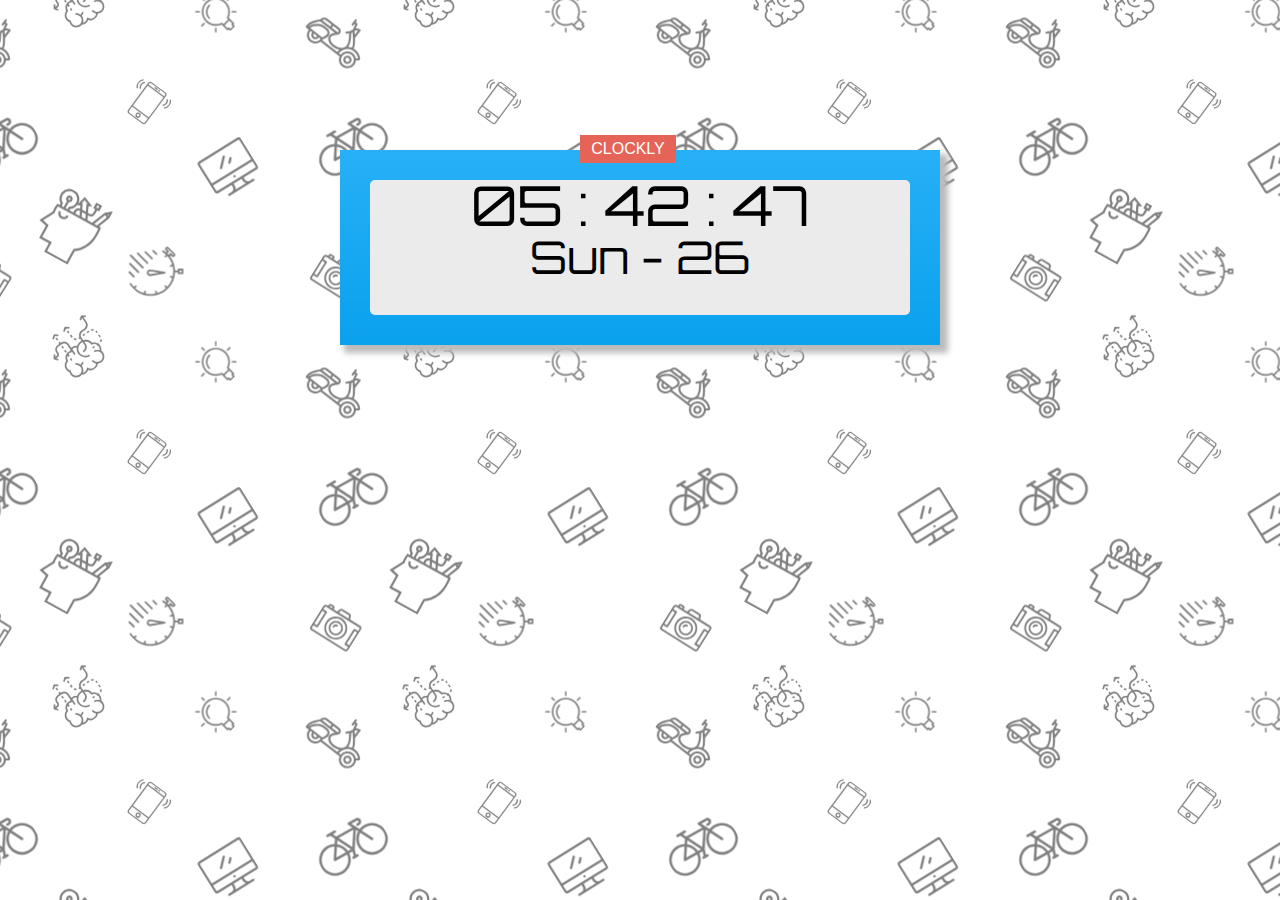
==== index.html @ 5bc0aff4 "Digital Clock for PhoneGap app" ====
<!DOCTYPE html>
<html>
<head>
    <meta charset="utf-8">
    <meta http-equiv="X-UA-Compatible" content="IE=edge">
    <title>Digital Clock</title>
    <meta name="viewport" content="width=device-width, initial-scale=1">
    <link rel="stylesheet" type="text/css" media="screen" href="style.css">
</head>
<body>
    <div class="main">
        <div class="badge">
            CLOCKLY
        </div>
        <div class="clock">
            <span id="hours"></span>
            <span id="minutes"></span>
            <span id="seconds"></span>
            <div class="days">
                <span id="day"></span>
                <span id="date"></span>
            </div>
        </div>
    </div>
    <script src="app.js"></script>
</body>
</html>
---- style.css ----
* {
 padding: 0;
 margin: 0;
 box-sizing: border-box;   
}

@font-face {
    font-family: Orbitron;
    src: url(./Orbitron-Regular.ttf);
}

body {
    background: url("./pattern.png");
}

.main {
    background: -webkit-linear-gradient(top, #27b0f6 0%, #0aa1ed 100%);
    width: 600px;
    height: 195px;
    margin: 150px auto;
    position: relative;
    padding: 30px;
    box-shadow: 6px 6px 6px 2px #bbb;
}

.main .badge {
    background: #e66357;
    color: #fff;
    font-family: sans-serif;
    padding: 5px 10px;
    text-align: center;
    width: 96px;
    position: absolute;
    left: 40%;
    top: -15px;

}

.main .clock {
    background: #ebebeb;
    text-align: center;
    font-size: 55px;
    height: 100%;
    padding-top: 5px;
    font-family: Orbitron;
    border-radius: 5px;
}

.main .clock .days {
    font-family: Orbitron;
    font-size: 45px;
}
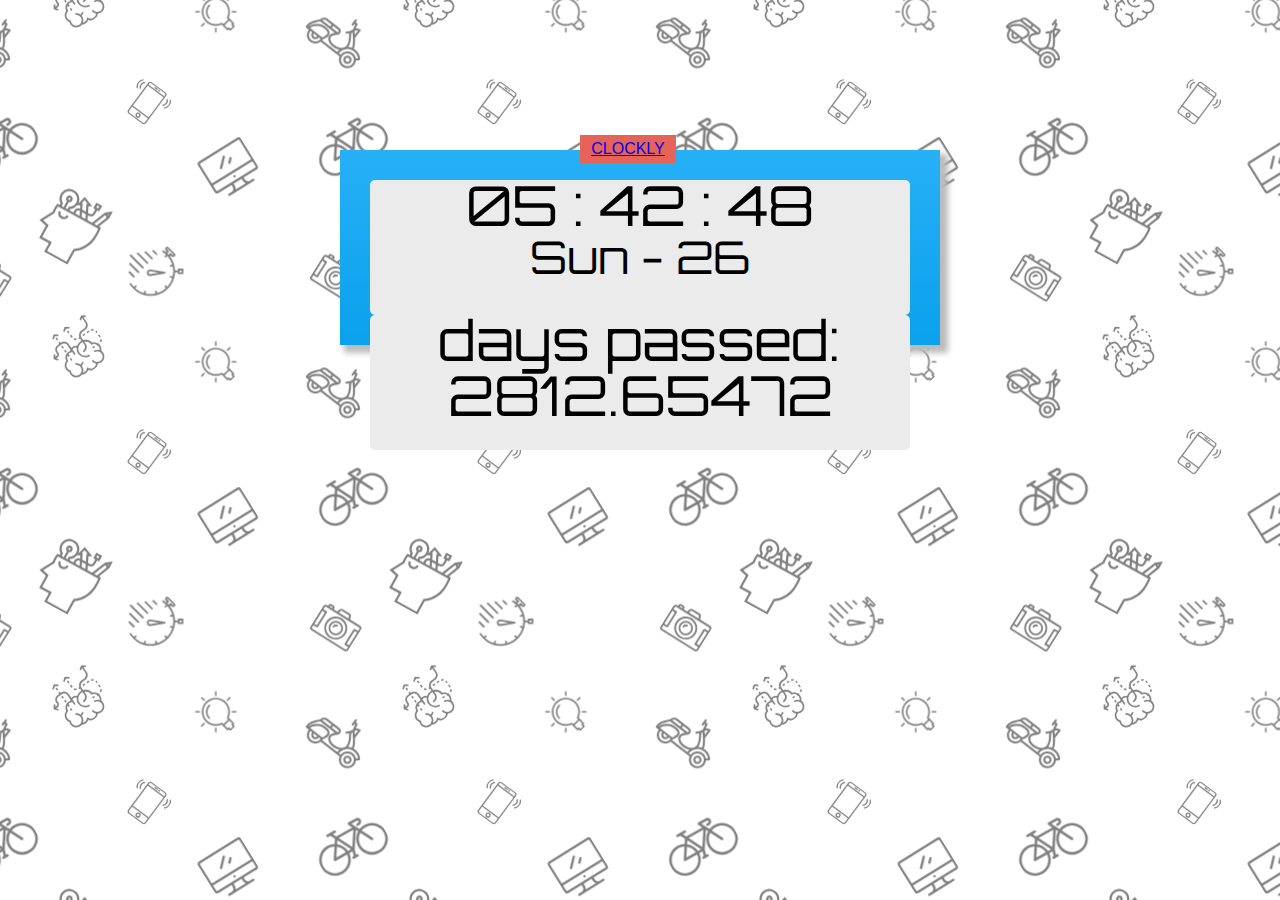
==== commit 03b56895: "digital clock v5: added stopwatch function; ocean background" ====
--- a/index.html
+++ b/index.html
@@ -3,14 +3,17 @@
 <head>
     <meta charset="utf-8">
     <meta http-equiv="X-UA-Compatible" content="IE=edge">
-    <title>Digital Clock</title>
+    <title id="title"></title>
     <meta name="viewport" content="width=device-width, initial-scale=1">
     <link rel="stylesheet" type="text/css" media="screen" href="style.css">
+    <link rel="shortcut icon" href="./icon/browser_icon.png" type="image/x-icon">
+    <script src="./jquery-3.3.1.min.js"></script>
+    <script src="app.js"></script>
 </head>
 <body>
     <div class="main">
         <div class="badge">
-            CLOCKLY
+            <a href="./stopwatch.html">CLOCKLY</a>
         </div>
         <div class="clock">
             <span id="hours"></span>
@@ -21,7 +24,7 @@
                 <span id="date"></span>
             </div>
         </div>
+        <div class="count clock days"></div>
     </div>
-    <script src="app.js"></script>
 </body>
 </html>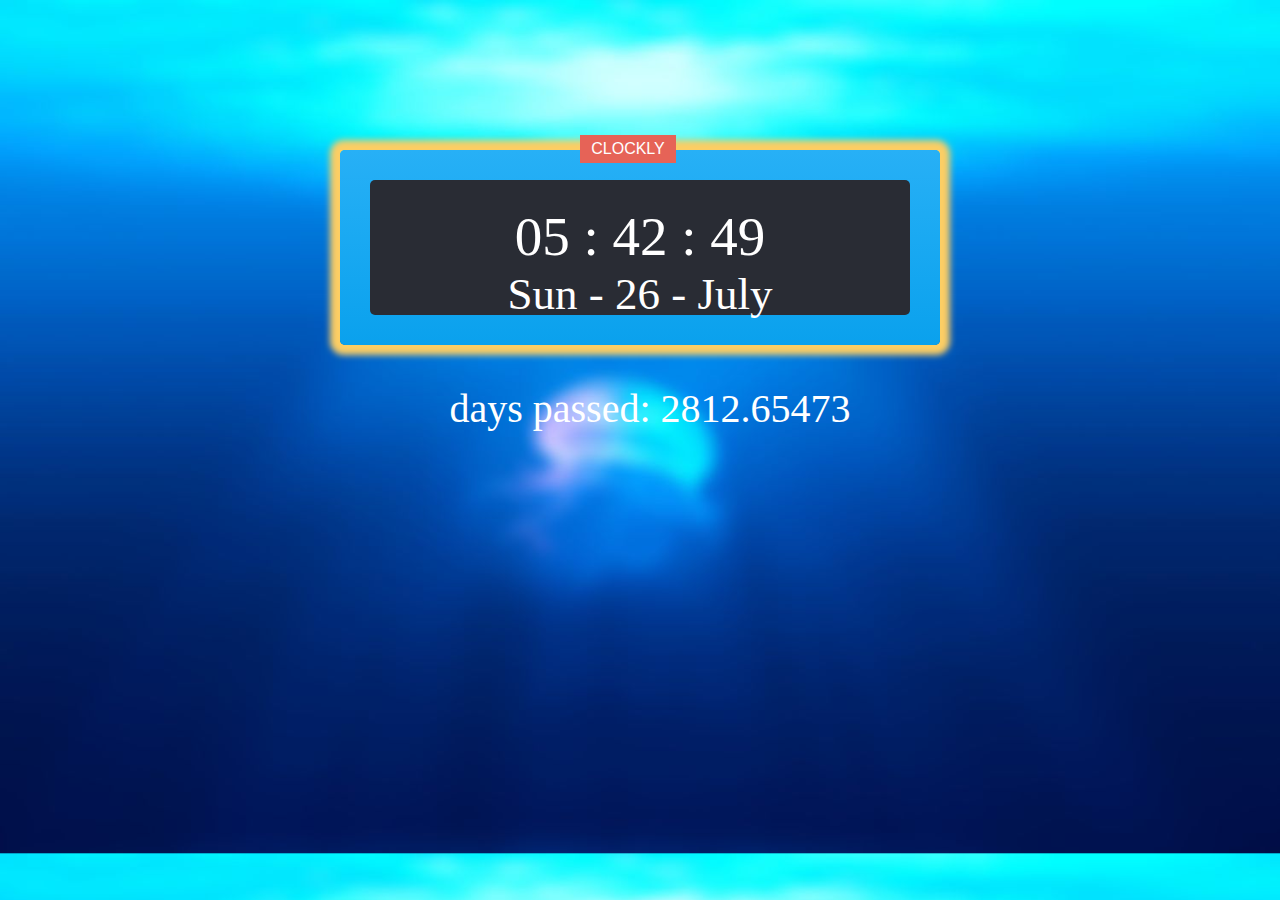
==== commit 2e6136b1: "new version with month display" ====
--- a/index.html
+++ b/index.html
@@ -11,6 +11,7 @@
     <script src="app.js"></script>
 </head>
 <body>
+        
     <div class="main">
         <div class="badge">
             <a href="./stopwatch.html">CLOCKLY</a>
@@ -26,5 +27,6 @@
         </div>
         <div class="count clock days"></div>
     </div>
+    
 </body>
 </html>--- a/style.css
+++ b/style.css
@@ -6,11 +6,12 @@
 
 @font-face {
     font-family: Orbitron;
-    src: url(./Orbitron-Regular.ttf);
+    src: url(./Orbitron/Orbitron-Regular.ttf);
 }
 
 body {
-    background: url("./pattern.png");
+    background: url("./1000.jpg");
+    background-size: cover;
 }
 
 .main {
@@ -20,7 +21,8 @@
     margin: 150px auto;
     position: relative;
     padding: 30px;
-    box-shadow: 6px 6px 6px 2px #bbb;
+    box-shadow: 0px 0px 6px 10px #fcce64;
+    border-radius: 5px;
 }
 
 .main .badge {
@@ -36,17 +38,37 @@
 
 }
 
+.main .badge a {
+    text-decoration: none;
+    color: #fff;
+}
+
 .main .clock {
-    background: #ebebeb;
+    background: #292c34;
+    color: #fff;
     text-align: center;
     font-size: 55px;
     height: 100%;
-    padding-top: 5px;
+    padding-top: 25px;
     font-family: Orbitron;
     border-radius: 5px;
+}
+
+.main .clock .millis {
+    padding-bottom: 20px;
+    margin-bottom: 20px;
 }
 
 .main .clock .days {
     font-family: Orbitron;
     font-size: 45px;
+}
+
+.main .count {
+    background: none;
+    width: 800px;
+    height: 35px;
+    margin-top: 45px;
+    font-size: 40px;
+    margin-left: -120px;
 }